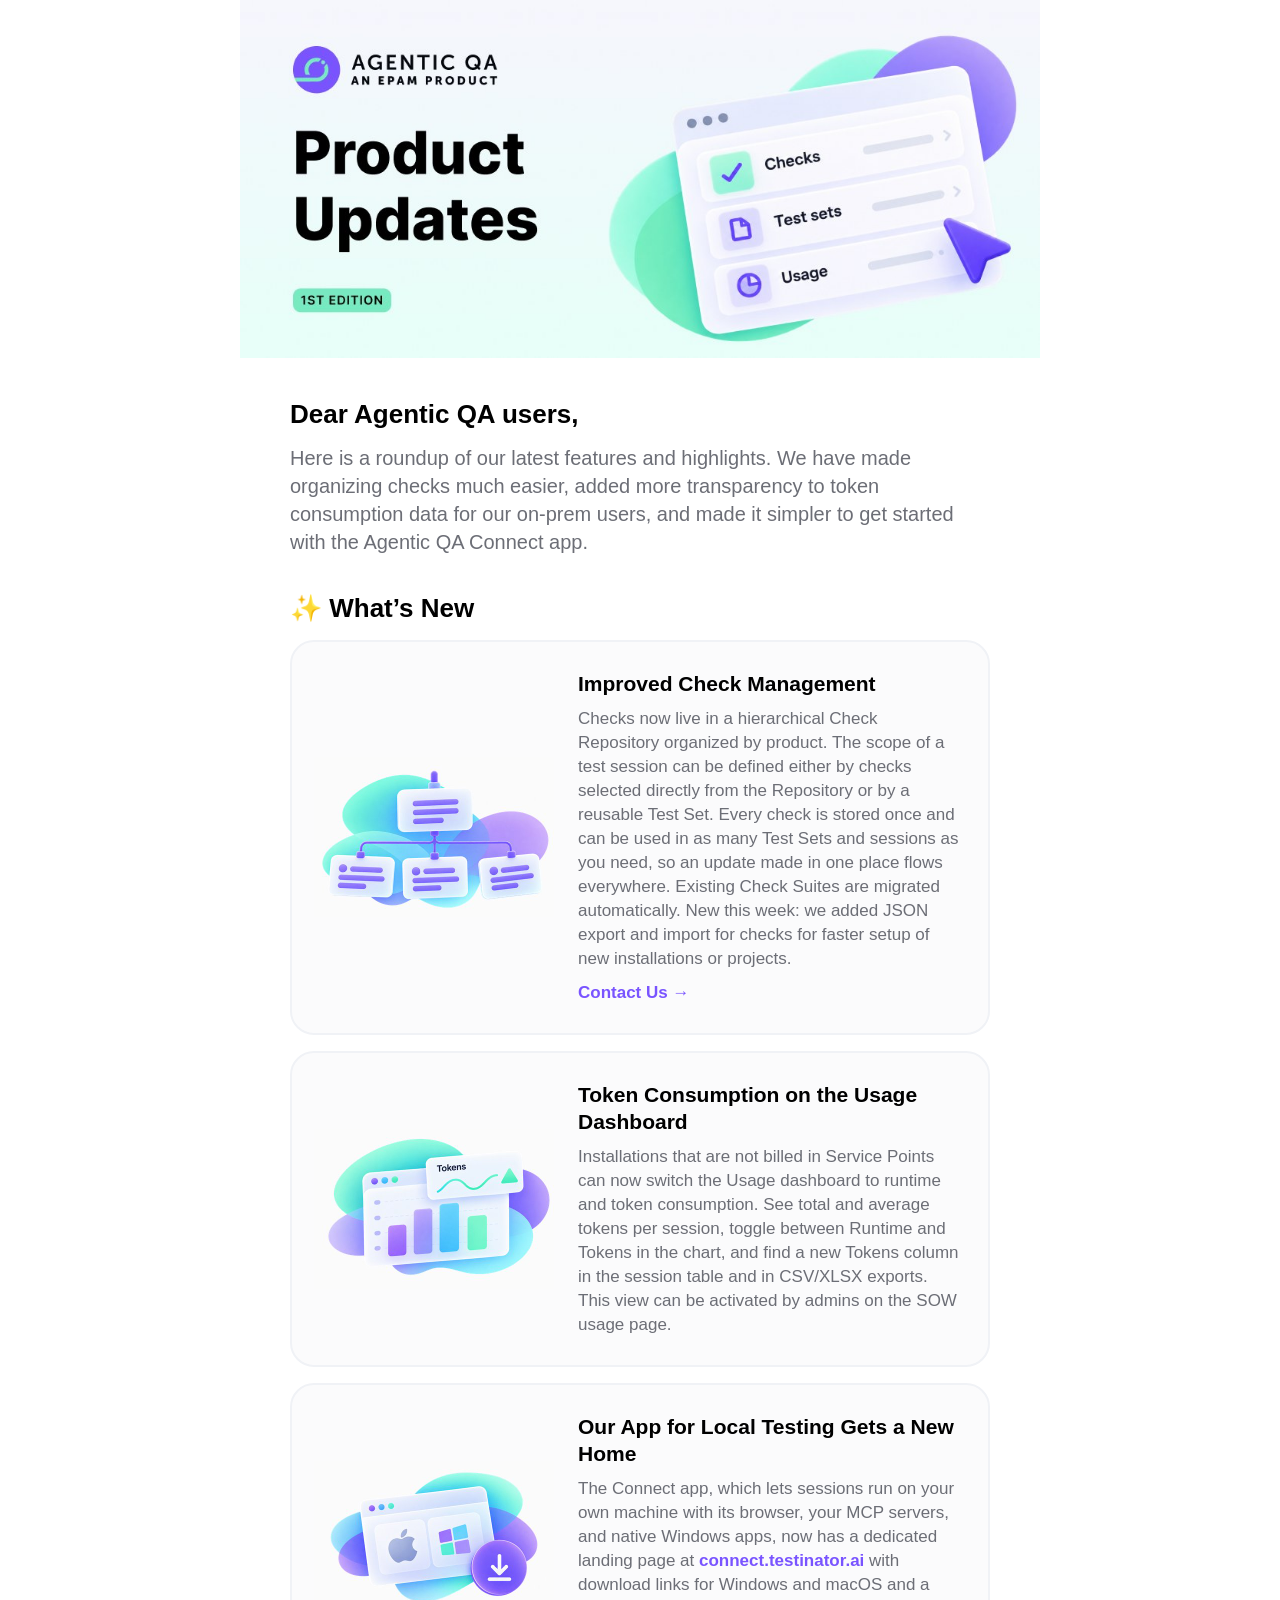
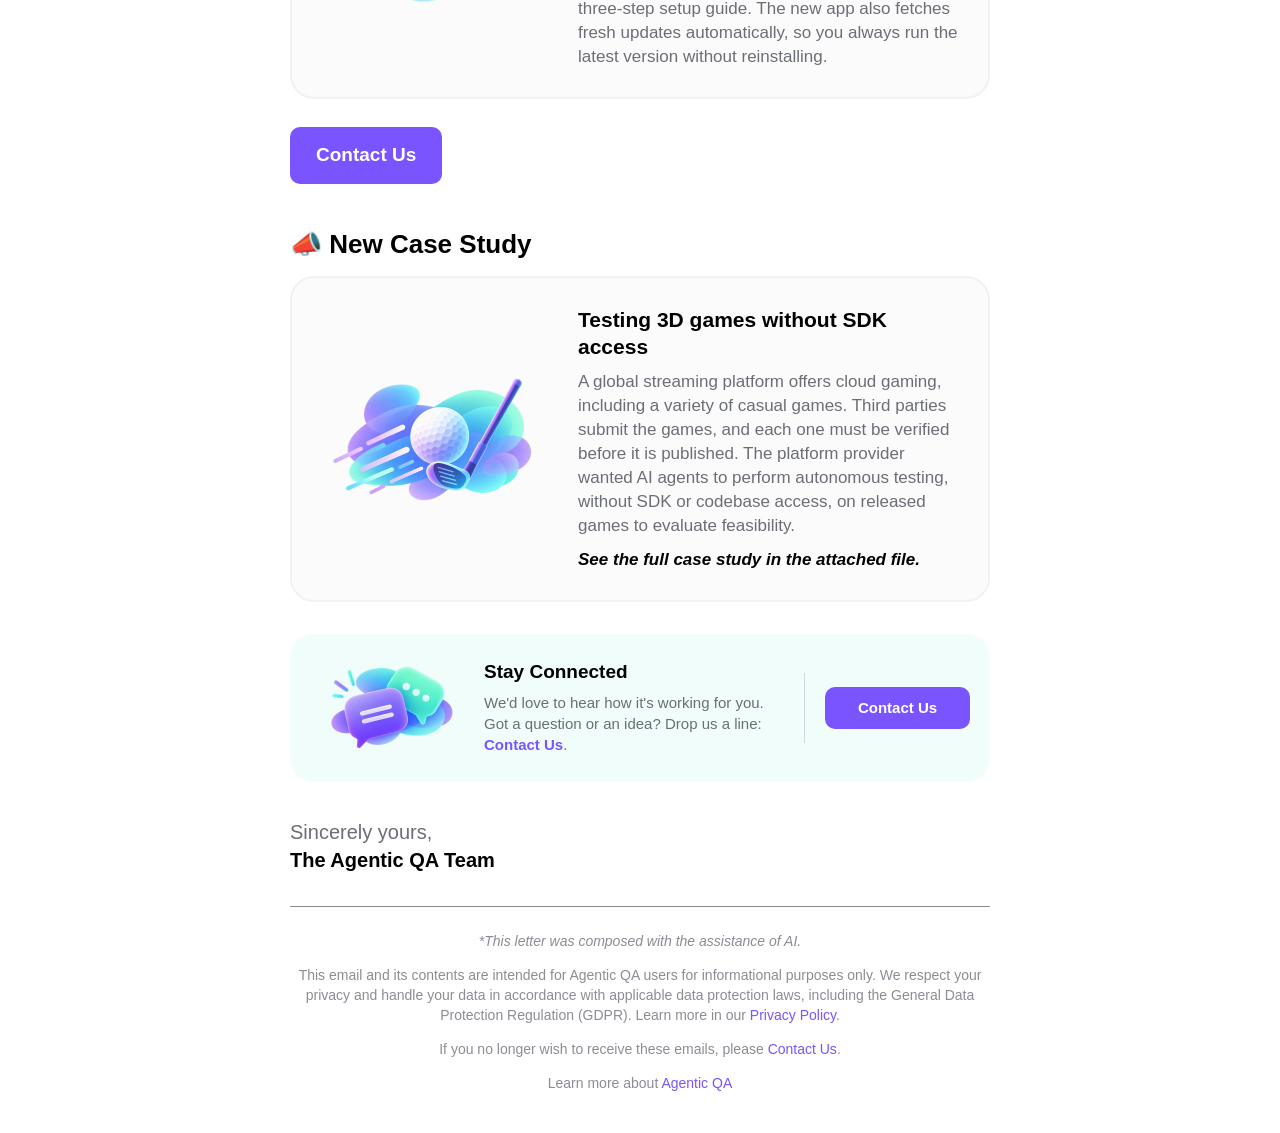
==== issues/2026-10-1st-edition.html @ cddfdba3 "feat: add issues list and public 1st edition with Contact Us links Co-Authored-By: Claude Sonnet 5.5" ====
<!DOCTYPE html>
<html lang="en" xmlns="http://www.w3.org/1999/xhtml" xmlns:o="urn:schemas-microsoft-com:office:office">
<head>
<meta charset="utf-8">
<meta name="viewport" content="width=device-width, initial-scale=1">
<meta http-equiv="X-UA-Compatible" content="IE=edge">
<meta name="x-apple-disable-message-reformatting">
<title>Agentic QA Product Updates – 1st Edition</title>
<!--[if mso]>
<noscript><xml><o:OfficeDocumentSettings><o:PixelsPerInch>96</o:PixelsPerInch></o:OfficeDocumentSettings></xml></noscript>
<style>td, th, a, p, span, h1, h2, h3 { font-family: Arial, sans-serif !important; } a, span.MsoHyperlink { text-decoration: none !important; }</style>
<![endif]-->
<style>
  body { margin: 0; padding: 0; width: 100% !important; -webkit-text-size-adjust: 100%; -ms-text-size-adjust: 100%; }
  img { border: 0; outline: none; text-decoration: none; -ms-interpolation-mode: bicubic; }
  table { border-collapse: collapse; mso-table-lspace: 0; mso-table-rspace: 0; }
  a, a:link, a:visited, a span, span.MsoHyperlink, span.MsoHyperlinkFollowed { text-decoration: none !important; }
  span.MsoHyperlink { mso-style-priority: 99; color: inherit; }
  @media screen and (max-width: 820px) {
    .container { width: 100% !important; }
    .px { padding-left: 16px !important; padding-right: 16px !important; }
    .stack { display: block !important; width: 100% !important; box-sizing: border-box; }
    .card-img { padding: 20px 16px 0 !important; text-align: center !important; }
    .card-text { padding: 12px 20px 24px !important; }
    .hide-sm { display: none !important; }
    .stay-btn { padding: 0 20px 24px !important; }
  }
</style>
</head>
<body style="margin:0; padding:0; background-color:#FFFFFF;">
<div style="display:none; max-height:0; overflow:hidden; mso-hide:all;">New check management, token consumption on the Usage dashboard, and a new home for the Connect app.</div>

<table role="presentation" width="100%" cellpadding="0" cellspacing="0" border="0" style="background-color:#FFFFFF;">
<tr><td align="center" style="padding:0;">

<!--[if mso]><table role="presentation" width="800" cellpadding="0" cellspacing="0" border="0"><tr><td><![endif]-->
<table role="presentation" class="container" width="800" cellpadding="0" cellspacing="0" border="0" style="width:800px; max-width:800px; background-color:#FFFFFF;">

  <tr><td style="padding:0; line-height:0; font-size:0;">
    <a href="https://testinator.ai/" target="_blank"><img src="[data-uri]" width="800" alt="Agentic QA – Product Updates, 1st Edition" style="display:block; width:100%; max-width:800px; height:auto; border:0; font-family:Arial, sans-serif; font-size:24px; font-weight:bold; color:#000000;"></a>
  </td></tr>

  <tr><td class="px" style="padding:40px 50px 0; font-family:Inter, Arial, Helvetica, sans-serif;">
    <h1 style="margin:0 0 14px; font-size:26px; line-height:32px; font-weight:bold; color:#000000;">Dear Agentic QA users,</h1>
    <p style="margin:0; font-size:20px; line-height:28px; color:#6C6E76;">Here is a roundup of our latest features and highlights. We have made organizing checks much easier, added more transparency to token consumption data for our on-prem users, and made it simpler to get started with the Agentic QA Connect app.</p>
  </td></tr>

  <tr><td class="px" style="padding:36px 50px 16px; font-family:Inter, Arial, Helvetica, sans-serif;">
    <h2 style="margin:0; font-size:26px; line-height:32px; font-weight:bold; color:#000000;">&#10024; What&rsquo;s New</h2>
  </td></tr>
  <tr><td class="px" style="padding:0 50px 16px;">
    <table role="presentation" width="100%" cellpadding="0" cellspacing="0" border="0" style="border-collapse:separate;">
      <tr><td bgcolor="#FBFBFC" style="background-color:#FBFBFC; border:2px solid #F0F2F6; border-radius:24px;">
      <table role="presentation" width="100%" cellpadding="0" cellspacing="0" border="0">
      <tr>
        <td class="stack card-img" width="240" valign="middle" style="width:240px; padding:24px 0 24px 22px;"><img src="[data-uri]" width="240" alt="" style="display:block; width:240px; max-width:100%; height:auto; margin:0 auto;"></td>
        <td class="stack card-text" valign="middle" style="padding:28px 28px 28px 24px; font-family:Inter, Arial, Helvetica, sans-serif;">
          <h3 style="margin:0 0 10px; font-size:21px; line-height:27px; font-weight:bold; color:#000000;">Improved Check Management</h3>
          <p style="margin:0; font-size:17px; line-height:24px; color:#6C6E76;">Checks now live in a hierarchical Check Repository organized by product. The scope of a test session can be defined either by checks selected directly from the Repository or by a reusable Test Set. Every check is stored once and can be used in as many Test Sets and sessions as you need, so an update made in one place flows everywhere. Existing Check Suites are migrated automatically. New this week: we added JSON export and import for checks for faster setup of new installations or projects.</p><p style="margin:10px 0 0; font-size:17px; line-height:24px;"><a href="https://testinator.ai/#contact" target="_blank" style="font-weight:bold; color:#7954FF; text-decoration:none;"><span style="font-weight:bold; color:#7954FF; text-decoration:none;">Contact Us &rarr;</span></a></p>
        </td>
      </tr>
      </table>
      </td></tr>
    </table>
  </td></tr>
  <tr><td class="px" style="padding:0 50px 16px;">
    <table role="presentation" width="100%" cellpadding="0" cellspacing="0" border="0" style="border-collapse:separate;">
      <tr><td bgcolor="#FBFBFC" style="background-color:#FBFBFC; border:2px solid #F0F2F6; border-radius:24px;">
      <table role="presentation" width="100%" cellpadding="0" cellspacing="0" border="0">
      <tr>
        <td class="stack card-img" width="240" valign="middle" style="width:240px; padding:24px 0 24px 22px;"><img src="[data-uri]" width="240" alt="" style="display:block; width:240px; max-width:100%; height:auto; margin:0 auto;"></td>
        <td class="stack card-text" valign="middle" style="padding:28px 28px 28px 24px; font-family:Inter, Arial, Helvetica, sans-serif;">
          <h3 style="margin:0 0 10px; font-size:21px; line-height:27px; font-weight:bold; color:#000000;">Token Consumption on the Usage Dashboard</h3>
          <p style="margin:0; font-size:17px; line-height:24px; color:#6C6E76;">Installations that are not billed in Service Points can now switch the Usage dashboard to runtime and token consumption. See total and average tokens per session, toggle between Runtime and Tokens in the chart, and find a new Tokens column in the session table and in CSV/XLSX exports. This view can be activated by admins on the SOW usage page.</p>
        </td>
      </tr>
      </table>
      </td></tr>
    </table>
  </td></tr>
  <tr><td class="px" style="padding:0 50px 16px;">
    <table role="presentation" width="100%" cellpadding="0" cellspacing="0" border="0" style="border-collapse:separate;">
      <tr><td bgcolor="#FBFBFC" style="background-color:#FBFBFC; border:2px solid #F0F2F6; border-radius:24px;">
      <table role="presentation" width="100%" cellpadding="0" cellspacing="0" border="0">
      <tr>
        <td class="stack card-img" width="240" valign="middle" style="width:240px; padding:24px 0 24px 22px;"><img src="[data-uri]" width="240" alt="" style="display:block; width:240px; max-width:100%; height:auto; margin:0 auto;"></td>
        <td class="stack card-text" valign="middle" style="padding:28px 28px 28px 24px; font-family:Inter, Arial, Helvetica, sans-serif;">
          <h3 style="margin:0 0 10px; font-size:21px; line-height:27px; font-weight:bold; color:#000000;">Our App for Local Testing Gets a New Home</h3>
          <p style="margin:0; font-size:17px; line-height:24px; color:#6C6E76;">The Connect app, which lets sessions run on your own machine with its browser, your MCP servers, and native Windows apps, now has a dedicated landing page at <a href="https://connect.testinator.ai/" target="_blank" style="font-weight:bold; color:#7954FF; text-decoration:none;"><span style="font-weight:bold; color:#7954FF; text-decoration:none;">connect.testinator.ai</span></a> with download links for Windows and macOS and a three-step setup guide. The new app also fetches fresh updates automatically, so you always run the latest version without reinstalling.</p>
        </td>
      </tr>
      </table>
      </td></tr>
    </table>
  </td></tr>

  <tr><td class="px" style="padding:12px 50px 0;">
    <table role="presentation" class="btn" cellpadding="0" cellspacing="0" border="0" style="border-collapse:separate;">
      <tr><td align="center" bgcolor="#7954FF" style="background-color:#7954FF; border-radius:10px; padding:16px 26px; mso-padding-alt:16px 26px; mso-line-height-rule:exactly; line-height:24px;">
        <a href="https://testinator.ai/#contact" target="_blank" style="display:inline-block; font-family:Inter, Arial, Helvetica, sans-serif; font-size:19px; line-height:24px; font-weight:bold; color:#FFFFFF; text-decoration:none; white-space:nowrap; mso-line-height-rule:exactly;"><span style="font-family:Inter, Arial, Helvetica, sans-serif; font-size:19px; line-height:24px; font-weight:bold; color:#FFFFFF; text-decoration:none; white-space:nowrap; mso-line-height-rule:exactly;">Contact Us</span></a>
      </td></tr>
    </table>
  </td></tr>

  <tr><td class="px" style="padding:44px 50px 16px; font-family:Inter, Arial, Helvetica, sans-serif;">
    <h2 style="margin:0; font-size:26px; line-height:32px; font-weight:bold; color:#000000;">&#128227; New Case Study</h2>
  </td></tr>
  <tr><td class="px" style="padding:0 50px 16px;">
    <table role="presentation" width="100%" cellpadding="0" cellspacing="0" border="0" style="border-collapse:separate;">
      <tr><td bgcolor="#FBFBFC" style="background-color:#FBFBFC; border:2px solid #F0F2F6; border-radius:24px;">
      <table role="presentation" width="100%" cellpadding="0" cellspacing="0" border="0">
      <tr>
        <td class="stack card-img" width="240" valign="middle" style="width:240px; padding:24px 0 24px 22px;"><img src="[data-uri]" width="240" alt="" style="display:block; width:240px; max-width:100%; height:auto; margin:0 auto;"></td>
        <td class="stack card-text" valign="middle" style="padding:28px 28px 28px 24px; font-family:Inter, Arial, Helvetica, sans-serif;">
          <h3 style="margin:0 0 10px; font-size:21px; line-height:27px; font-weight:bold; color:#000000;">Testing 3D games without SDK access</h3>
          <p style="margin:0; font-size:17px; line-height:24px; color:#6C6E76;">A global streaming platform offers cloud gaming, including a variety of casual games. Third parties submit the games, and each one must be verified before it is published. The platform provider wanted AI agents to perform autonomous testing, without SDK or codebase access, on released games to evaluate feasibility.</p><p style="margin:10px 0 0; font-size:17px; line-height:24px; font-style:italic; font-weight:600; color:#000000;">See the full case study in the attached file.</p>
        </td>
      </tr>
      </table>
      </td></tr>
    </table>
  </td></tr>

  <tr><td class="px" style="padding:16px 50px 0;">
    <table role="presentation" width="100%" cellpadding="0" cellspacing="0" border="0" style="border-collapse:separate;">
      <tr><td bgcolor="#F0FDFA" style="background-color:#F0FDFA; border-radius:24px;">
      <table role="presentation" width="100%" cellpadding="0" cellspacing="0" border="0">
      <tr>
        <td class="stack card-img" width="150" valign="middle" style="width:150px; padding:24px 0 24px 24px;"><img src="[data-uri]" width="150" alt="" style="display:block; width:150px; height:auto; margin:0 auto;"></td>
        <td class="stack card-text" width="300" valign="middle" style="width:300px; padding:24px 20px 24px 20px; font-family:Inter, Arial, Helvetica, sans-serif;">
          <h3 style="margin:0 0 8px; font-size:19px; line-height:24px; font-weight:bold; color:#000000;">Stay Connected</h3>
          <p style="margin:0; font-size:15px; line-height:21px; color:#6C6E76;">We'd love to hear how it's working for you. Got a question or an idea? Drop us a line: <a href="https://testinator.ai/#contact" style="font-weight:bold; color:#7954FF; text-decoration:none;"><span style="font-weight:bold; color:#7954FF; text-decoration:none;">Contact Us</span></a>.</p>
        </td>
        <td class="hide-sm" width="1" valign="middle" style="width:1px; padding:0;">
          <table role="presentation" cellpadding="0" cellspacing="0" border="0"><tr><td width="1" height="70" bgcolor="#CCDAD6" style="width:1px; height:70px; background-color:#CCDAD6; font-size:1px; line-height:1px;"></td></tr></table>
        </td>
        <td class="stack stay-btn" align="center" valign="middle" style="padding:24px 20px 24px 20px;">
          <table role="presentation" class="btn" cellpadding="0" cellspacing="0" border="0" style="border-collapse:separate;">
      <tr><td align="center" bgcolor="#7954FF" width="110" style="width:110px; background-color:#7954FF; border-radius:10px; padding:11px 20px; mso-padding-alt:11px 20px; mso-line-height-rule:exactly; line-height:20px;">
        <a href="https://testinator.ai/#contact" target="_blank" style="display:inline-block; font-family:Inter, Arial, Helvetica, sans-serif; font-size:15px; line-height:20px; font-weight:bold; color:#FFFFFF; text-decoration:none; mso-line-height-rule:exactly;"><span style="font-family:Inter, Arial, Helvetica, sans-serif; font-size:15px; line-height:20px; font-weight:bold; color:#FFFFFF; text-decoration:none; mso-line-height-rule:exactly;">Contact Us</span></a>
      </td></tr>
    </table>
        </td>
      </tr>
      </table>
      </td></tr>
    </table>
  </td></tr>

  <tr><td class="px" style="padding:36px 50px 32px; font-family:Inter, Arial, Helvetica, sans-serif; font-size:20px; line-height:28px; color:#6C6E76;">
    Sincerely yours,<br><strong style="color:#000000;">The Agentic QA Team</strong>
  </td></tr>

  <tr><td class="px" style="padding:0 50px;">
    <table role="presentation" width="100%" cellpadding="0" cellspacing="0" border="0"><tr><td style="border-top:1px solid #8B8D94; font-size:0; line-height:0; height:0; mso-line-height-rule:exactly;"></td></tr></table>
  </td></tr>

  <tr><td class="px" align="center" style="padding:24px 50px 40px; font-family:Inter, Arial, Helvetica, sans-serif; font-size:14px; line-height:20px; color:#8B8D94; text-align:center;">
    <p style="margin:0 0 14px; font-style:italic;">*This letter was composed with the assistance of AI.</p>
    <p style="margin:0 0 14px;">This email and its contents are intended for Agentic QA users for informational purposes only. We respect your privacy and handle your data in accordance with applicable data protection laws, including the General Data Protection Regulation (GDPR). Learn more in our <a href="https://test.io/dataprivacy" target="_blank" style="color:#7954FF; text-decoration:none;"><span style="color:#7954FF; text-decoration:none;">Privacy Policy</span></a>.</p>
    <p style="margin:0 0 14px;">If you no longer wish to receive these emails, please <a href="https://testinator.ai/#contact" style="color:#7954FF; text-decoration:none;"><span style="color:#7954FF; text-decoration:none;">Contact Us</span></a>.</p>
    <p style="margin:0;">Learn more about <a href="https://test.io/ai-in-qa/agentic-qa" target="_blank" style="color:#7954FF; text-decoration:none;"><span style="color:#7954FF; text-decoration:none;">Agentic QA</span></a></p>
  </td></tr>

</table>
<!--[if mso]></td></tr></table><![endif]-->

</td></tr>
</table>
</body>
</html>
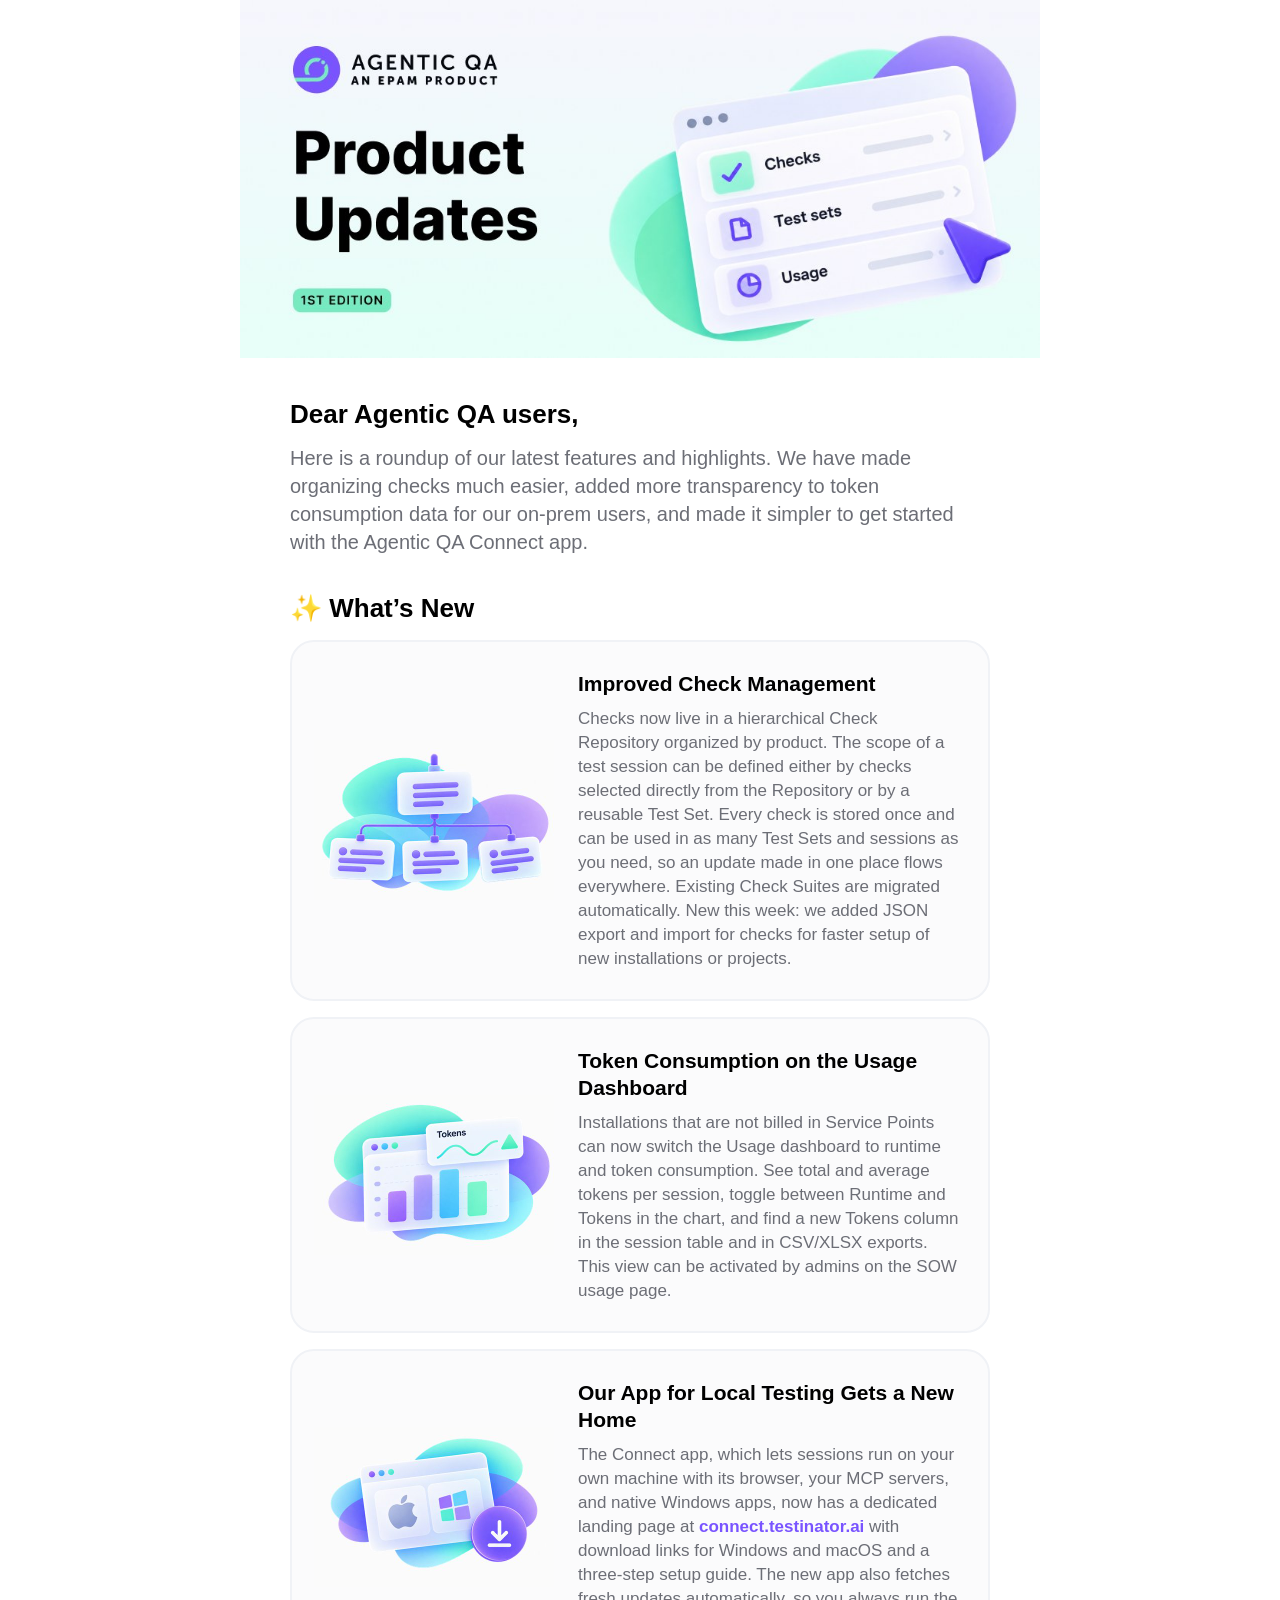
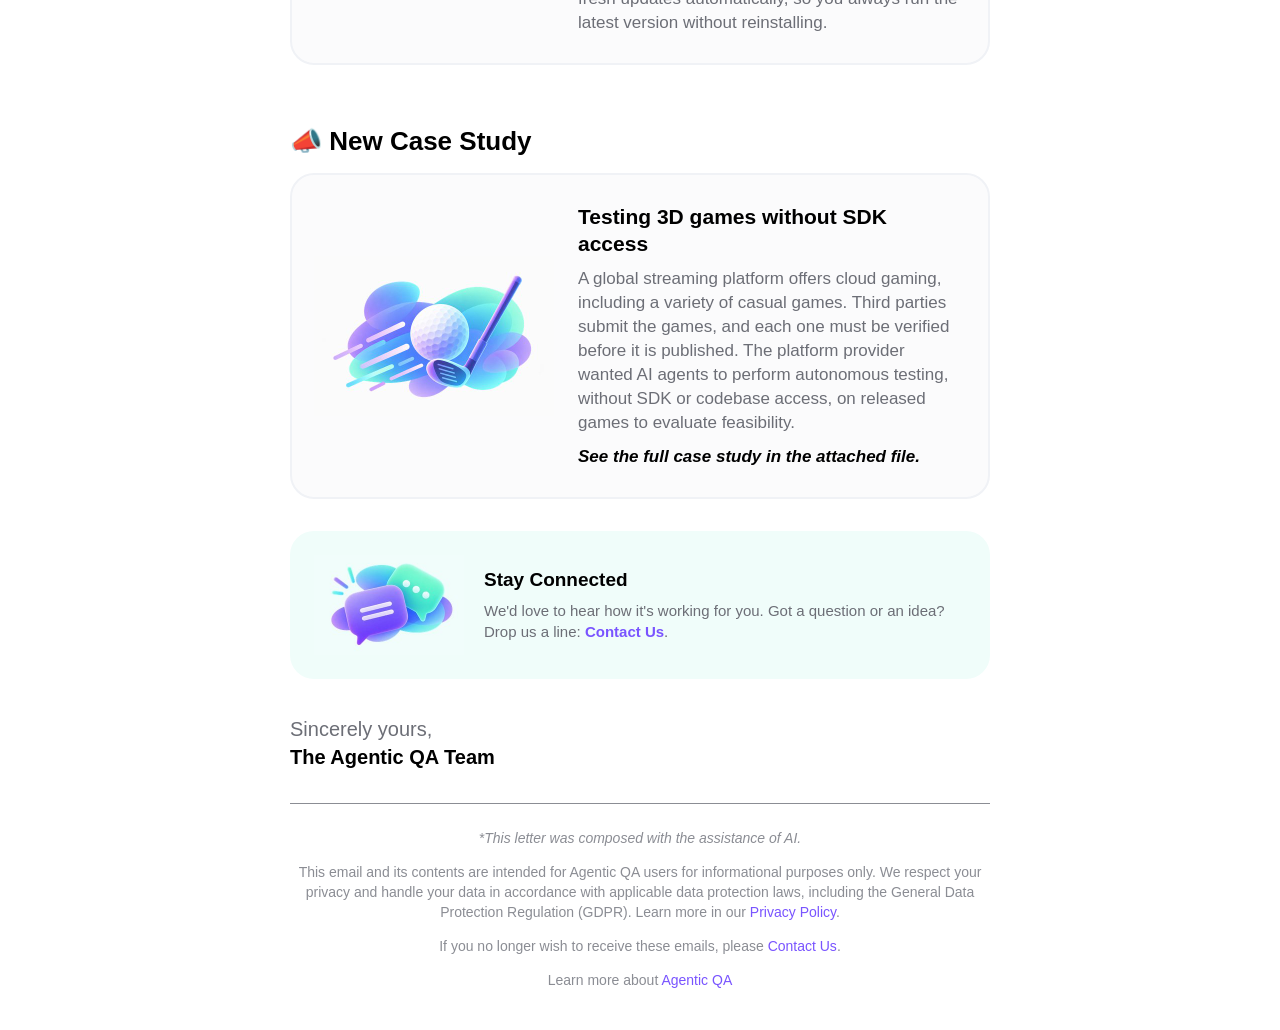
==== commit c597e810: "fix: remove Contact Us buttons from 1st edition Co-Authored-By: Claude Sonnet 5.5 <noreply@anthropic" ====
--- a/issues/2026-10-1st-edition.html
+++ b/issues/2026-10-1st-edition.html
@@ -56,7 +56,7 @@
         <td class="stack card-img" width="240" valign="middle" style="width:240px; padding:24px 0 24px 22px;"><img src="[data-uri]" width="240" alt="" style="display:block; width:240px; max-width:100%; height:auto; margin:0 auto;"></td>
         <td class="stack card-text" valign="middle" style="padding:28px 28px 28px 24px; font-family:Inter, Arial, Helvetica, sans-serif;">
           <h3 style="margin:0 0 10px; font-size:21px; line-height:27px; font-weight:bold; color:#000000;">Improved Check Management</h3>
-          <p style="margin:0; font-size:17px; line-height:24px; color:#6C6E76;">Checks now live in a hierarchical Check Repository organized by product. The scope of a test session can be defined either by checks selected directly from the Repository or by a reusable Test Set. Every check is stored once and can be used in as many Test Sets and sessions as you need, so an update made in one place flows everywhere. Existing Check Suites are migrated automatically. New this week: we added JSON export and import for checks for faster setup of new installations or projects.</p><p style="margin:10px 0 0; font-size:17px; line-height:24px;"><a href="https://testinator.ai/#contact" target="_blank" style="font-weight:bold; color:#7954FF; text-decoration:none;"><span style="font-weight:bold; color:#7954FF; text-decoration:none;">Contact Us &rarr;</span></a></p>
+          <p style="margin:0; font-size:17px; line-height:24px; color:#6C6E76;">Checks now live in a hierarchical Check Repository organized by product. The scope of a test session can be defined either by checks selected directly from the Repository or by a reusable Test Set. Every check is stored once and can be used in as many Test Sets and sessions as you need, so an update made in one place flows everywhere. Existing Check Suites are migrated automatically. New this week: we added JSON export and import for checks for faster setup of new installations or projects.</p>
         </td>
       </tr>
       </table>
@@ -94,13 +94,6 @@
     </table>
   </td></tr>
 
-  <tr><td class="px" style="padding:12px 50px 0;">
-    <table role="presentation" class="btn" cellpadding="0" cellspacing="0" border="0" style="border-collapse:separate;">
-      <tr><td align="center" bgcolor="#7954FF" style="background-color:#7954FF; border-radius:10px; padding:16px 26px; mso-padding-alt:16px 26px; mso-line-height-rule:exactly; line-height:24px;">
-        <a href="https://testinator.ai/#contact" target="_blank" style="display:inline-block; font-family:Inter, Arial, Helvetica, sans-serif; font-size:19px; line-height:24px; font-weight:bold; color:#FFFFFF; text-decoration:none; white-space:nowrap; mso-line-height-rule:exactly;"><span style="font-family:Inter, Arial, Helvetica, sans-serif; font-size:19px; line-height:24px; font-weight:bold; color:#FFFFFF; text-decoration:none; white-space:nowrap; mso-line-height-rule:exactly;">Contact Us</span></a>
-      </td></tr>
-    </table>
-  </td></tr>
 
   <tr><td class="px" style="padding:44px 50px 16px; font-family:Inter, Arial, Helvetica, sans-serif;">
     <h2 style="margin:0; font-size:26px; line-height:32px; font-weight:bold; color:#000000;">&#128227; New Case Study</h2>
@@ -127,19 +120,9 @@
       <table role="presentation" width="100%" cellpadding="0" cellspacing="0" border="0">
       <tr>
         <td class="stack card-img" width="150" valign="middle" style="width:150px; padding:24px 0 24px 24px;"><img src="[data-uri]" width="150" alt="" style="display:block; width:150px; height:auto; margin:0 auto;"></td>
-        <td class="stack card-text" width="300" valign="middle" style="width:300px; padding:24px 20px 24px 20px; font-family:Inter, Arial, Helvetica, sans-serif;">
+        <td class="stack card-text" valign="middle" style="padding:24px 20px 24px 20px; font-family:Inter, Arial, Helvetica, sans-serif;">
           <h3 style="margin:0 0 8px; font-size:19px; line-height:24px; font-weight:bold; color:#000000;">Stay Connected</h3>
           <p style="margin:0; font-size:15px; line-height:21px; color:#6C6E76;">We'd love to hear how it's working for you. Got a question or an idea? Drop us a line: <a href="https://testinator.ai/#contact" style="font-weight:bold; color:#7954FF; text-decoration:none;"><span style="font-weight:bold; color:#7954FF; text-decoration:none;">Contact Us</span></a>.</p>
-        </td>
-        <td class="hide-sm" width="1" valign="middle" style="width:1px; padding:0;">
-          <table role="presentation" cellpadding="0" cellspacing="0" border="0"><tr><td width="1" height="70" bgcolor="#CCDAD6" style="width:1px; height:70px; background-color:#CCDAD6; font-size:1px; line-height:1px;"></td></tr></table>
-        </td>
-        <td class="stack stay-btn" align="center" valign="middle" style="padding:24px 20px 24px 20px;">
-          <table role="presentation" class="btn" cellpadding="0" cellspacing="0" border="0" style="border-collapse:separate;">
-      <tr><td align="center" bgcolor="#7954FF" width="110" style="width:110px; background-color:#7954FF; border-radius:10px; padding:11px 20px; mso-padding-alt:11px 20px; mso-line-height-rule:exactly; line-height:20px;">
-        <a href="https://testinator.ai/#contact" target="_blank" style="display:inline-block; font-family:Inter, Arial, Helvetica, sans-serif; font-size:15px; line-height:20px; font-weight:bold; color:#FFFFFF; text-decoration:none; mso-line-height-rule:exactly;"><span style="font-family:Inter, Arial, Helvetica, sans-serif; font-size:15px; line-height:20px; font-weight:bold; color:#FFFFFF; text-decoration:none; mso-line-height-rule:exactly;">Contact Us</span></a>
-      </td></tr>
-    </table>
         </td>
       </tr>
       </table>
